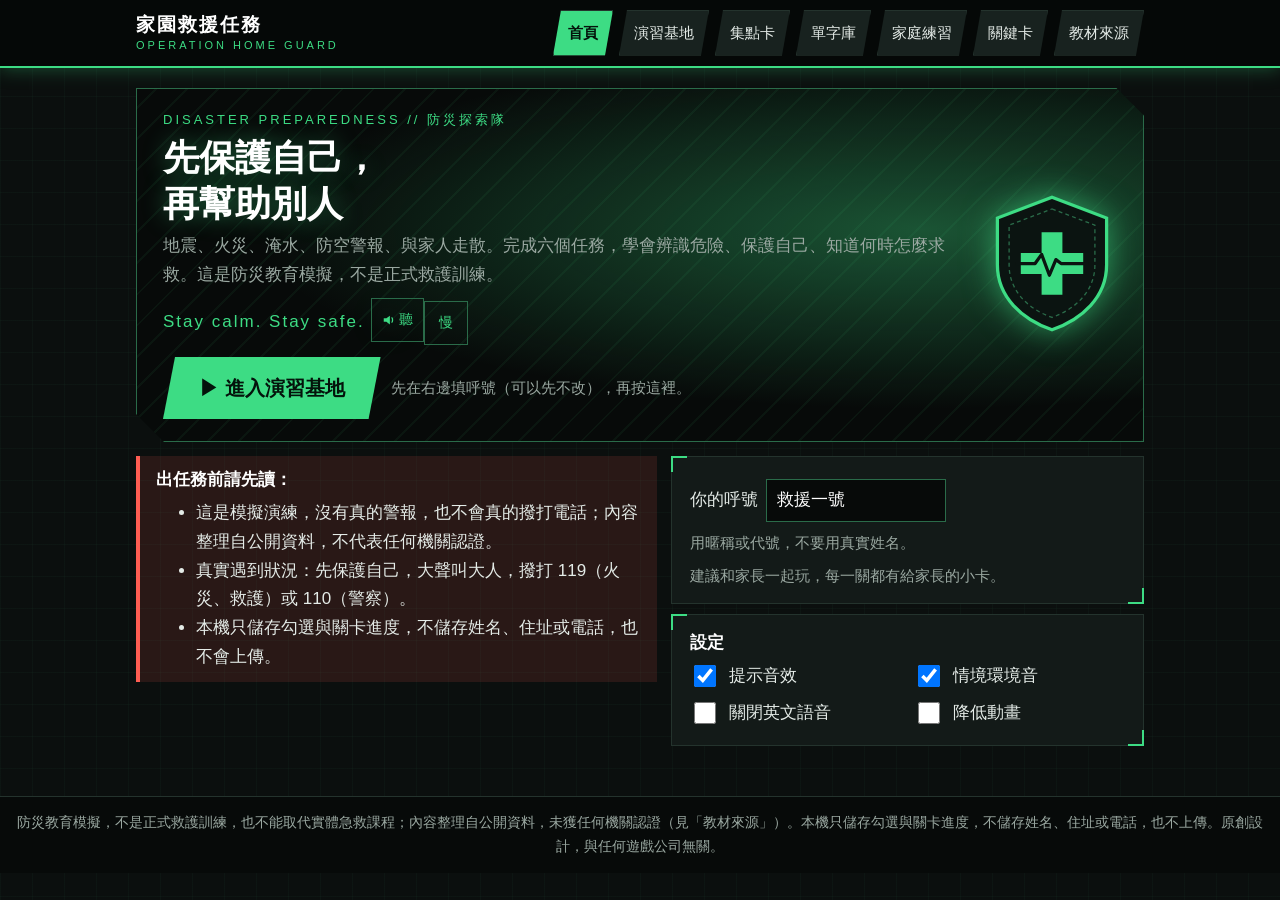
==== game/index.html @ bdb72da1 "C-021 fix: 導覽列新增首頁，左上角標題可點，進入演習基地後能回到起始畫面 Co-Authored-By: Claude Sonnet 5.5 <noreply@anthropic.com>" ====
<!DOCTYPE html>
<html lang="zh-Hant">
<head>
  <meta charset="UTF-8">
  <meta name="viewport" content="width=device-width, initial-scale=1">
  <title>家園救援任務｜互動任務</title>
  <meta name="description" content="家園救援任務：防災探索隊六個互動任務，學防災背包、地震、火災、颱風淹水、防空警報、與家人失散，並學英文單字、集徽章。">
  <link rel="stylesheet" href="game.css?v=27">
</head>
<body>
  <header class="g-header">
    <div class="g-inner">
      <button type="button" class="g-brand" data-go="title" title="回首頁">家園救援任務<small>OPERATION HOME GUARD</small></button>
      <nav class="g-nav" aria-label="任務選單">
        <button type="button" data-go="title">首頁</button>
        <button type="button" data-go="hub">演習基地</button>
        <button type="button" data-go="stamps">集點卡</button>
        <button type="button" data-go="vocab">單字庫</button>
        <button type="button" data-go="family">家庭練習</button>
        <button type="button" data-go="card">關鍵卡</button>
        <button type="button" data-go="sources">教材來源</button>
        <!-- 設計說明網站的連結先隱藏（給孩子玩的畫面不放）；需要時可改回 <a href="../index.html">設計說明</a> -->
      </nav>
    </div>
  </header>
  <main id="app" class="g-main"></main>
  <div id="toast" class="toast" role="status" aria-live="polite"></div>
  <footer class="g-footer">防災教育模擬，不是正式救護訓練，也不能取代實體急救課程；內容整理自公開資料，未獲任何機關認證（見「教材來源」）。本機只儲存勾選與關卡進度，不儲存姓名、住址或電話，也不上傳。原創設計，與任何遊戲公司無關。</footer>
  <script src="data.js?v=27"></script>
  <script src="scenes.js?v=27"></script>
  <script src="game.js?v=27"></script>
</body>
</html>
---- game/game.css ----
/* 家園救援任務：深色戰術介面（原創，不使用任何遊戲的 Logo 或圖形） */
:root {
  --bg: #0b0f0e;
  --panel: #131a18;
  --panel-2: #18221f;
  --ink: #e4ebe7;
  --gray: #9aa8a1;
  --green: #3ddc84;
  --green-soft: rgba(61, 220, 132, 0.12);
  --green-dim: #2a6b49;
  --line: #24332d;
  --alert: #ff5d52;
  --alert-soft: rgba(255, 93, 82, 0.12);
  --amber: #f2b33d;
  --amber-soft: rgba(242, 179, 61, 0.12);
  --mono: "Bahnschrift", "Segoe UI", Arial, sans-serif;
}

* { box-sizing: border-box; }

body {
  margin: 0;
  background:
    linear-gradient(rgba(61, 220, 132, 0.035) 1px, transparent 1px) 0 0 / 100% 32px,
    linear-gradient(90deg, rgba(61, 220, 132, 0.035) 1px, transparent 1px) 0 0 / 32px 100%,
    var(--bg);
  color: var(--ink);
  font-family: "Microsoft JhengHei", "PingFang TC", "Noto Sans TC", sans-serif;
  font-size: 17px;
  line-height: 1.7;
}

a { color: var(--green); }
button { font: inherit; color: inherit; cursor: pointer; }
button:focus-visible, a:focus-visible, input:focus-visible { outline: 2px solid var(--green); outline-offset: 3px; }
strong { color: #fff; }
.en { font-family: var(--mono); }

/* 頁首 */
.g-header { background: rgba(5, 8, 7, 0.94); border-bottom: 2px solid var(--green); box-shadow: 0 0 18px rgba(61, 220, 132, 0.35); }
.g-inner { max-width: 1040px; margin: 0 auto; padding: 10px 16px; display: flex; flex-wrap: wrap; align-items: center; justify-content: space-between; gap: 8px; }
.g-brand { font-weight: 900; font-size: 19px; letter-spacing: 2px; color: #fff; }
.g-brand small { display: block; font-family: var(--mono); font-size: 11px; color: var(--green); letter-spacing: 3px; font-weight: normal; }
.g-nav { display: flex; flex-wrap: wrap; gap: 6px; }
.g-nav button, .g-nav a {
  background: var(--panel-2); border: 1px solid var(--line); padding: 9px 14px; min-height: 44px; display: inline-flex; align-items: center; font-size: 15px; text-decoration: none; color: var(--ink);
  clip-path: polygon(8px 0, 100% 0, calc(100% - 8px) 100%, 0 100%);
}
.g-nav button:hover, .g-nav a:hover { color: var(--green); border-color: var(--green-dim); }
.g-nav button[aria-current="true"] { background: var(--green); color: #04130b; font-weight: bold; }

.g-main { max-width: 1040px; margin: 0 auto; padding: 16px 16px 40px; }
.g-footer { text-align: center; color: var(--gray); font-size: 14px; padding: 14px 16px; border-top: 1px solid var(--line); background: #070a09; }

h1 { font-size: 32px; font-weight: 900; color: #fff; margin: 10px 0 6px; line-height: 1.3; }
h2 { font-size: 22px; color: #fff; margin: 26px 0 10px; display: flex; align-items: center; gap: 10px; }
h2::before { content: ""; width: 6px; height: 22px; background: var(--green); box-shadow: 0 0 10px var(--green); transform: skewX(-15deg); }
.eyebrow { font-family: var(--mono); color: var(--green); letter-spacing: 3px; font-size: 13px; margin: 0; }
.lead { color: var(--gray); font-size: 18px; margin: 0 0 10px; }
.note { color: var(--gray); font-size: 15px; }

/* 按鈕 */
.btn {
  display: inline-block; background: var(--green); color: #04130b; border: 0; font-weight: bold; padding: 10px 26px; font-size: 17px; min-height: 44px;
  clip-path: polygon(12px 0, 100% 0, calc(100% - 12px) 100%, 0 100%); text-decoration: none;
}
.btn:hover { filter: brightness(1.12); }
.btn:disabled { background: #2b3a33; color: var(--gray); cursor: not-allowed; }
.btn.ghost { background: var(--panel-2); color: var(--ink); border: 1px solid var(--green-dim); }
.row { display: flex; flex-wrap: wrap; gap: 10px; align-items: center; margin: 14px 0; }

/* 面板與框線 */
.panel { position: relative; background: var(--panel); border: 1px solid var(--line); padding: 14px 18px; margin: 12px 0; }
.panel::before, .panel::after { content: ""; position: absolute; width: 14px; height: 14px; border: solid var(--green); }
.panel::before { top: -1px; left: -1px; border-width: 2px 0 0 2px; }
.panel::after { bottom: -1px; right: -1px; border-width: 0 2px 2px 0; }
.callout { border-left: 4px solid var(--green); background: var(--green-soft); padding: 10px 16px; margin: 12px 0; }
.callout.alert { border-left-color: var(--alert); background: var(--alert-soft); }
.callout.amber { border-left-color: var(--amber); background: var(--amber-soft); }

/* 標題畫面 */
.title-hero {
  position: relative; overflow: hidden; padding: 30px 26px; margin-top: 8px; border: 1px solid var(--green-dim);
  background: radial-gradient(ellipse at 78% 40%, rgba(61, 220, 132, 0.35), transparent 60%), repeating-linear-gradient(-45deg, rgba(61, 220, 132, 0.06) 0 2px, transparent 2px 22px), #070a09;
  clip-path: polygon(0 0, calc(100% - 28px) 0, 100% 28px, 100% 100%, 28px 100%, 0 calc(100% - 28px));
  display: grid; grid-template-columns: 1fr 170px; gap: 18px; align-items: center;
}
.title-hero h1 { font-size: 40px; text-shadow: 0 0 24px rgba(61, 220, 132, 0.45); }
.title-hero svg { width: 100%; filter: drop-shadow(0 0 16px rgba(61, 220, 132, 0.6)); }
.field { display: flex; flex-wrap: wrap; gap: 8px; align-items: center; margin: 8px 0; }
.field input[type="text"] { background: #070a09; border: 1px solid var(--green-dim); color: #fff; padding: 6px 10px; font: inherit; width: 180px; }

/* 整備室 */
.slots { display: flex; flex-wrap: wrap; gap: 8px; margin: 10px 0; }
.slot { width: 58px; height: 58px; border: 1px dashed var(--green-dim); display: flex; align-items: center; justify-content: center; background: #070a09; }
.slot.filled { border-style: solid; border-color: var(--green); background: var(--green-soft); }
.slot svg, .item-card svg, .pick svg { width: 30px; height: 30px; fill: none; stroke: var(--green); stroke-width: 1.6; stroke-linecap: round; stroke-linejoin: round; }
.items { display: grid; grid-template-columns: repeat(auto-fill, minmax(220px, 1fr)); gap: 12px; }
.item-card { position: relative; background: var(--panel); border: 1px solid var(--line); padding: 12px 14px; }
.item-card.on { border-color: var(--green); box-shadow: 0 0 14px rgba(61, 220, 132, 0.3); background: var(--panel-2); }
.item-card .top { display: flex; gap: 10px; align-items: center; }
.item-card .name { font-weight: bold; color: #fff; }
.item-card .use { font-size: 14px; color: var(--gray); margin: 6px 0; }
.item-card .toggle { width: 100%; margin-top: 6px; padding: 5px; min-height: 44px; background: transparent; border: 1px solid var(--green-dim); color: var(--green); }
.item-card.on .toggle { background: var(--green); color: #04130b; font-weight: bold; }

/* 單字與發音 */
.word { display: inline-flex; flex-wrap: wrap; align-items: center; gap: 6px; }
.word b { font-family: var(--mono); color: var(--green); font-size: 18px; }
.word .syl { font-family: var(--mono); color: var(--gray); font-size: 14px; }
.say { display: inline-flex; align-items: center; justify-content: center; gap: 3px; background: transparent; border: 1px solid var(--green-dim); color: var(--green); padding: 0 10px; font-size: 14px; min-width: 44px; min-height: 44px; }
.say svg { width: 14px; height: 14px; fill: currentColor; }
.say:hover { background: var(--green-soft); }

/* 任務地圖 */
.missions { display: grid; grid-template-columns: repeat(auto-fill, minmax(280px, 1fr)); gap: 12px; }
.mission-card { text-align: left; background: var(--panel); border: 1px solid var(--line); padding: 14px 16px; position: relative; }
.mission-card:hover { border-color: var(--green); box-shadow: 0 0 16px rgba(61, 220, 132, 0.25); }
.mission-card .code { font-family: var(--mono); color: var(--green); letter-spacing: 2px; font-size: 13px; }
.mission-card .mname { display: block; font-size: 20px; font-weight: 900; color: #fff; }
.mission-card .status { position: absolute; top: 12px; right: 12px; font-size: 13px; padding: 0 8px; border: 1px solid var(--green-dim); color: var(--gray); }
.mission-card.done .status { background: var(--green); color: #04130b; border-color: var(--green); font-weight: bold; }

/* 第一人稱 HUD */
.hud { border: 1px solid var(--green-dim); background: #060908; }
.hud-top { display: flex; flex-wrap: wrap; gap: 8px 16px; align-items: center; justify-content: space-between; padding: 8px 14px; border-bottom: 1px solid var(--line); font-family: var(--mono); font-size: 14px; letter-spacing: 1px; }
.hud-top .obj { color: var(--green); }
.bleed { display: flex; align-items: center; gap: 8px; }
.bleed .bar { width: 140px; height: 10px; background: #2a1514; border: 1px solid #5a2622; }
.bleed .bar i { display: block; height: 100%; background: var(--alert); box-shadow: 0 0 8px var(--alert); transition: width 0.2s; }
.viewport { position: relative; aspect-ratio: 400 / 220; width: 100%; overflow: hidden; background: radial-gradient(ellipse at center, #13201a 0%, #060908 75%); }
.viewport.preview { border: 1px solid var(--green-dim); margin: 10px 0; }
.stepbar { height: 4px; background: #14211b; } .stepbar i { display: block; height: 100%; background: var(--green); transition: width 0.3s; }
.hud-top .sim { color: var(--amber); border: 1px solid var(--amber); padding: 0 8px; font-size: 12px; letter-spacing: 2px; }
.captain { width: 34px; height: 34px; vertical-align: middle; margin-right: 6px; }
.okmark { position: absolute; left: 50%; top: 14px; transform: translateX(-50%); z-index: 3; background: rgba(6, 25, 15, 0.92); color: var(--green); border: 2px solid var(--green); padding: 4px 22px; font-size: 22px; font-weight: 900; letter-spacing: 2px; box-shadow: 0 0 18px rgba(61, 220, 132, 0.5); animation: pop 0.35s ease-out; }
@keyframes pop { from { transform: translateX(-50%) scale(0.7); opacity: 0; } to { transform: translateX(-50%) scale(1); opacity: 1; } }
.shake { animation: shake 0.5s linear infinite; }
@keyframes shake { 0%, 100% { transform: translate(0, 0); } 25% { transform: translate(-3px, 1px); } 50% { transform: translate(2px, -2px); } 75% { transform: translate(-2px, 2px); } }
.smoke { animation: drift 6s ease-in-out infinite alternate; }
@keyframes drift { from { transform: translateX(-8px); } to { transform: translateX(8px); } }
.rain { animation: rainmove 1.6s linear infinite; }
@keyframes rainmove { from { transform: translateY(-10px); } to { transform: translateY(10px); } }
.calm *, .calm { animation: none !important; transition: none !important; }
@media (prefers-reduced-motion: reduce) { * { animation: none !important; transition: none !important; } }
.viewport::after {
  content: ""; position: absolute; inset: 0; pointer-events: none;
  background: radial-gradient(ellipse at center, transparent 55%, rgba(0, 0, 0, 0.75) 100%), repeating-linear-gradient(0deg, rgba(255, 255, 255, 0.025) 0 1px, transparent 1px 3px);
}
.viewport > svg { width: 100%; height: 100%; display: block; }
.viewport .visor { position: absolute; top: 8px; left: 12px; font-family: var(--mono); font-size: 12px; color: var(--green); letter-spacing: 2px; z-index: 1; }
.viewport .corner { position: absolute; width: 22px; height: 22px; border: solid var(--green); z-index: 1; }
.corner.tl { top: 6px; left: 6px; border-width: 2px 0 0 2px; } .corner.tr { top: 6px; right: 6px; border-width: 2px 2px 0 0; }
.corner.bl { bottom: 6px; left: 6px; border-width: 0 0 2px 2px; } .corner.br { bottom: 6px; right: 6px; border-width: 0 2px 2px 0; }
.hud-bottom { display: grid; grid-template-columns: auto 1fr; gap: 12px; padding: 10px 14px; border-top: 1px solid var(--line); align-items: center; }
.pack-mini { display: flex; gap: 4px; }
.pack-mini .slot { width: 38px; height: 38px; }
.pack-mini .slot svg { width: 22px; height: 22px; }
.radio { border-left: 3px solid var(--green); padding: 4px 12px; background: var(--green-soft); }
.radio .who { font-family: var(--mono); color: var(--green); font-size: 13px; letter-spacing: 2px; margin-right: 6px; }

.action { padding: 14px; border-top: 1px solid var(--line); }
.prompt { font-size: 19px; font-weight: bold; color: #fff; margin: 0 0 10px; }
.opts { display: grid; gap: 8px; }
.opt { text-align: left; background: var(--panel-2); border: 1px solid var(--line); padding: 10px 14px; min-height: 44px; }
.opt:hover:not(:disabled) { border-color: var(--green); }
.opt.right { border-color: var(--green); background: var(--green-soft); }
.opt.right::before { content: "✓ "; color: var(--green); font-weight: bold; }
.opt.wrong { border-color: var(--alert); background: var(--alert-soft); }
.opt.wrong::before { content: "✗ "; color: var(--alert); font-weight: bold; }
.opt.dim { opacity: 0.45; }
.opt.picked { border-color: var(--green); background: var(--green-soft); }
.opt:disabled { cursor: default; }
.seq-done { display: grid; gap: 6px; margin-bottom: 10px; }
.seq-done span { border: 1px solid var(--green); background: var(--green-soft); padding: 6px 12px; }
.picks { display: flex; flex-wrap: wrap; gap: 8px; }
.pick { display: flex; flex-direction: column; align-items: center; gap: 2px; width: 92px; padding: 8px 4px; background: var(--panel-2); border: 1px solid var(--line); font-size: 14px; }
.pick:hover { border-color: var(--green); }
.pick.none { width: auto; padding: 8px 14px; justify-content: center; color: var(--amber); border-color: var(--amber); }
.fb { margin-top: 12px; padding: 10px 14px; border-left: 4px solid var(--green); background: var(--green-soft); }
.fb::before { content: "✓ "; color: var(--green); font-weight: bold; }
.fb.bad { border-left-color: var(--alert); background: var(--alert-soft); }
.fb.bad::before { content: "✗ 再想想："; color: var(--alert); }
.fb.alt { border-left-color: var(--amber); background: var(--amber-soft); }
.fb.alt::before { content: "💡 "; }
.say.big { padding: 4px 16px; font-size: 15px; }
.note.safe { flex: 1 1 200px; margin: 0; }

.hold-btn { user-select: none; touch-action: none; width: 100%; padding: 16px; font-size: 19px; font-weight: bold; color: #04130b; border: 0;
  background: linear-gradient(90deg, var(--green) var(--p, 0%), #2b3a33 var(--p, 0%)); }
.hold-btn.full { background: var(--green); }

.zone { cursor: pointer; }
.zone rect { fill: rgba(61, 220, 132, 0.08); stroke: var(--green); stroke-dasharray: 5 4; }
.zone:hover rect, .zone:focus rect { fill: rgba(61, 220, 132, 0.25); }
.zone text { fill: var(--green); font-family: var(--mono); font-weight: bold; font-size: 18px; }
.zone:focus { outline: none; }

/* 防災包標籤、巡視熱區、防災卡 */
.pill { position: absolute; top: 8px; right: 8px; font-size: 12px; padding: 0 8px; border: 1px solid; }
.pill.need { color: var(--green); border-color: var(--green); background: var(--green-soft); }
.pill.opt { color: var(--amber); border-color: var(--amber); }
.viewport.tall { aspect-ratio: 400 / 220; max-height: 420px; }
.zone.hot rect { fill: transparent; stroke: rgba(61, 220, 132, 0.4); stroke-dasharray: 4 3; }
.zone.hot:hover rect, .zone.hot:focus rect { fill: rgba(61, 220, 132, 0.18); stroke: var(--green); }
.zone.hot.found rect { stroke: none; }
.zone.hot .q { fill: #04130b; stroke: var(--amber); stroke-width: 2.4; }
.zone.hot .qt { fill: var(--amber); font-weight: 900; font-size: 15px; stroke: none; font-family: var(--mono); }
.zone text.lbl, text.lbl { paint-order: stroke; stroke: #04100a; stroke-width: 3px; }
.zone.hot.hinted rect { stroke: var(--amber); stroke-dasharray: 4 3; animation: pulse 1s ease-in-out infinite alternate; }
@keyframes pulse { from { fill: rgba(242, 179, 61, 0.05); } to { fill: rgba(242, 179, 61, 0.3); } }
.found { margin: 6px 0 0; padding-left: 22px; }
.tips { list-style: none; padding: 0; }
.tips .yes { color: var(--ink); } .tips .yes::first-letter { color: var(--green); }
.tips .no { color: var(--alert); }
.pack-mini { flex-wrap: wrap; }
.card-grid { display: grid; grid-template-columns: 1fr 1fr; gap: 16px; text-align: left; margin: 10px 0; }
.card-grid p { margin: 4px 0; }
.poster b { display: block; color: var(--green); margin-top: 8px; text-align: left; }
.bag { list-style: none; padding: 0; margin: 4px 0; columns: 2; font-size: 15px; }
.poster .note { text-align: left; }

/* 任務圖示 */
.m-icon { display: inline-flex; width: 44px; height: 44px; align-items: center; justify-content: center; border: 1px solid var(--green-dim); background: var(--green-soft); }
.m-icon svg { width: 28px; height: 28px; fill: none; stroke: var(--green); stroke-width: 1.7; stroke-linecap: round; stroke-linejoin: round; }
.m-icon.big { width: 56px; height: 56px; } .m-icon.big svg { width: 36px; height: 36px; }
.mission-card .m-icon { float: left; margin: 2px 12px 4px 0; }
.with-icon { display: flex; align-items: center; gap: 14px; }

/* 時間軸：桌機橫向、手機直向 */
.timeline { list-style: none; counter-reset: t; display: flex; padding: 0; margin: 12px 0 18px; }
.timeline li { counter-increment: t; flex: 1 1 0; position: relative; text-align: center; padding: 0 6px; }
.timeline li::before {
  content: counter(t); position: relative; z-index: 1; display: flex; align-items: center; justify-content: center; margin: 0 auto 8px;
  width: 34px; height: 34px; border-radius: 50%; background: #070a09; border: 2px solid var(--green); color: var(--green); font-family: var(--mono); font-weight: bold;
  box-shadow: 0 0 10px rgba(61, 220, 132, 0.4);
}
.timeline li::after { content: ""; position: absolute; top: 17px; left: 50%; width: 100%; height: 2px; background: var(--green-dim); }
.timeline li:last-child::after { display: none; }
.timeline span { display: block; font-size: 15px; line-height: 1.45; }

/* 家長小卡 */
details.parent { margin-top: 14px; background: var(--panel); border: 1px solid var(--amber); }
details.parent summary { cursor: pointer; padding: 8px 14px; color: var(--amber); font-weight: bold; }
details.parent dl { margin: 0; padding: 0 14px 12px; }
details.parent dt { color: var(--amber); font-size: 14px; margin-top: 6px; }
details.parent dd { margin: 0; }

/* 覆盤 */
.unlock { text-align: center; padding: 22px; border: 1px solid var(--green); background: radial-gradient(ellipse at center, rgba(61, 220, 132, 0.22), transparent 70%), #070a09; }
.unlock .phrase { font-family: var(--mono); font-size: 30px; font-weight: bold; color: #fff; text-shadow: 0 0 18px rgba(61, 220, 132, 0.7); margin: 6px 0; }
.unlock .zh { font-size: 20px; color: var(--green); }
.badge { display: inline-block; font-family: var(--mono); letter-spacing: 2px; border: 1px solid var(--green); color: var(--green); padding: 2px 12px; margin-top: 8px; }
.myth { display: grid; grid-template-columns: 1fr 1fr; gap: 0; border: 1px solid var(--line); }
.myth div { padding: 12px 16px; }
.myth .game { background: var(--panel-2); color: var(--gray); }
.myth .real { background: var(--green-soft); }
.myth b { display: block; font-family: var(--mono); letter-spacing: 2px; font-size: 13px; }
.myth .game b { color: var(--gray); } .myth .real b { color: var(--green); }

/* 單字庫 */
table { width: 100%; border-collapse: collapse; background: var(--panel); }
th, td { border: 1px solid var(--line); padding: 8px 10px; text-align: left; vertical-align: middle; }
th { background: var(--panel-2); color: var(--green); }
.table-wrap { overflow-x: auto; }

/* 防災關鍵卡 */
.poster { max-width: 720px; margin: 16px auto; padding: 26px; border: 3px solid var(--green); background: #070a09; text-align: center; }
.poster h3 { font-size: 26px; margin: 4px 0 12px; color: #fff; }
.poster ol { text-align: left; font-size: 19px; }
.poster .sign { font-family: var(--mono); color: var(--green); letter-spacing: 2px; }
.check { display: flex; gap: 10px; align-items: flex-start; padding: 8px 0; min-height: 44px; }
.check input { width: 22px; height: 22px; flex: none; margin-top: 3px; }
.check.big { font-size: 18px; }
.settings .check { padding: 4px 0; min-height: 36px; }

/* 進度、篩選、閘門、裝備、章 */
.progress { height: 10px; background: #14211b; border: 1px solid var(--line); margin: 8px 0; } .progress i { display: block; height: 100%; background: var(--green); }
.chips { display: flex; flex-wrap: wrap; gap: 6px; margin: 10px 0; }
.chip { background: var(--panel-2); border: 1px solid var(--line); padding: 6px 12px; min-height: 44px; font-size: 14px; }
.chip.on { background: var(--green); color: #04130b; font-weight: bold; }
.gate { border-color: var(--amber); }
.gear { list-style: none; padding: 0; margin: 6px 0; }
.gear li { padding: 8px 12px; border: 1px solid var(--line); margin: 6px 0; background: var(--panel); }
.gear .mark { font-family: var(--mono); font-size: 13px; padding: 0 6px; border: 1px solid; margin-right: 4px; }
.gear .yes .mark { color: var(--green); } .gear .no .mark { color: var(--amber); }
.say-line { display: block; } .say-line b { color: var(--green); margin-right: 6px; }
.unlock .slogan { color: var(--amber); font-weight: bold; margin: 8px 0 0; }
.src { padding-left: 20px; } .src li { margin: 10px 0; }
.grid2 { display: grid; grid-template-columns: repeat(auto-fill, minmax(260px, 1fr)); gap: 0 16px; }

/* 徽章集點卡 */
.stampcard { border: 3px solid var(--green); background: #070a09; padding: 18px; margin: 12px 0; text-align: center; }
.stampcard h3 { font-size: 24px; margin: 4px 0 12px; color: #fff; }
.stamps { display: grid; grid-template-columns: repeat(3, 1fr); gap: 10px; }
.stamp { position: relative; border: 2px dashed var(--green-dim); padding: 10px 6px; min-height: 110px; display: flex; flex-direction: column; align-items: center; justify-content: center; gap: 2px; color: var(--gray); }
.stamp .s-no { position: absolute; top: 4px; left: 8px; font-family: var(--mono); font-size: 13px; }
.stamp .s-ic svg { width: 36px; height: 36px; fill: none; stroke: currentColor; stroke-width: 1.6; stroke-linecap: round; stroke-linejoin: round; }
.stamp .s-badge { font-weight: 900; font-size: 16px; } .stamp .s-name { font-size: 12px; } .stamp .s-mark { font-size: 12px; font-family: var(--mono); letter-spacing: 1px; }
.stamp.got { border: 3px solid var(--green); color: var(--green); background: radial-gradient(circle, rgba(61, 220, 132, 0.2), transparent 70%); transform: rotate(-2deg); }
.stamp.got .s-mark { border: 2px solid var(--green); padding: 0 8px; transform: rotate(-6deg); }
.stamp.new { animation: stampin 0.6s ease-out; }
@keyframes stampin { from { transform: scale(2.2) rotate(-12deg); opacity: 0; } to { transform: scale(1) rotate(-2deg); opacity: 1; } }
.s-sum { margin: 12px 0 0; font-size: 18px; }
.stampcard.mini { padding: 8px; margin: 8px 0; border-width: 2px; }
.stampcard.mini .stamps { grid-template-columns: repeat(9, 1fr); gap: 4px; }
.stampcard.mini .stamp { min-height: 64px; padding: 4px 0; } .stampcard.mini .s-ic svg { width: 22px; height: 22px; } .stampcard.mini .s-badge, .stampcard.mini .s-mark, .stampcard.mini .s-no { display: none; }
.stampcard.mini .s-sum { margin: 4px 0 0; font-size: 15px; }

/* A4 防災關鍵卡與聯絡卡 */
.a4 { aspect-ratio: 210 / 297; max-width: 560px; text-align: left; }
.a4 h3 { text-align: center; }
.pt { display: flex; gap: 12px; align-items: flex-start; margin: 14px 0; }
.pt b { color: #fff; margin: 0; } .pt p { margin: 2px 0; font-size: 15px; } .pt .slogan { color: var(--amber); }
.pt .m-icon { flex: none; width: 52px; height: 52px; }
.cc-num { text-align: center; margin: 14px 0 6px; font-size: 18px; } .cc-num b { display: inline; color: var(--green); margin: 0 4px 0 12px; }
.cc-row { display: flex; align-items: flex-end; gap: 8px; margin: 12px 0; font-size: 15px; } .cc-row b { display: block; margin: 0; color: #fff; flex: none; width: 13em; }
.cc-line { flex: 1; border-bottom: 1.5px solid var(--gray); min-height: 22px; display: block; }
.promise { margin-top: 14px; } .promise b { margin-bottom: 4px; } .promise .cc-line { margin: 10px 0; }
.pick-h { display: flex; align-items: center; gap: 10px; font-size: 17px; margin: 14px 0 4px; color: var(--green); } .pick-h .m-icon { width: 36px; height: 36px; } .pick-h .m-icon svg { width: 22px; height: 22px; }

.toast { position: fixed; left: 50%; bottom: 20px; transform: translateX(-50%); background: var(--panel-2); border: 1px solid var(--amber); color: var(--ink); padding: 8px 16px; display: none; z-index: 20; max-width: 90vw; }
.toast.show { display: block; }

@media (max-width: 640px) {
  .title-hero { grid-template-columns: 1fr; padding: 22px 18px; }
  .title-hero h1 { font-size: 28px; }
  .title-hero svg { max-width: 110px; order: -1; }
  .hud-bottom { grid-template-columns: 1fr; }
  .myth { grid-template-columns: 1fr; }
  .pick { width: 80px; }
  .card-grid { grid-template-columns: 1fr; }
  .stamps { grid-template-columns: repeat(3, 1fr); gap: 6px; }
  .stampcard.mini .stamps { grid-template-columns: repeat(9, 1fr); }
  .stamp .s-name { display: none; }
  .cc-row b { width: 8em; }
  .okmark { font-size: 16px; padding: 2px 14px; }
  .timeline { flex-direction: column; }
  .timeline li { display: flex; align-items: center; gap: 12px; text-align: left; padding: 0 0 14px; }
  .timeline li::before { margin: 0; flex: none; }
  .timeline li::after { top: 34px; left: 16px; width: 2px; height: calc(100% - 34px); }
}

@page { size: A4; margin: 8mm; }
@media print {
  body { background: #fff !important; color: #000; }
  body * { visibility: hidden; }
  .print-poster #poster, .print-poster #poster *, .print-contact #contact, .print-contact #contact *, .print-stamps #stampcard, .print-stamps #stampcard * { visibility: visible; }
  .print-poster #poster, .print-contact #contact, .print-stamps #stampcard { position: absolute; left: 0; top: 0; width: 100%; max-width: none; margin: 0; border: 3px solid #000; background: #fff !important; color: #000; }
  .print-contact #contact * { color: #000 !important; border-color: #000 !important; background: transparent !important; }
  .toast, .g-header, .g-footer { display: none !important; }
}

/* 防災關鍵卡：六組孩子須知 */
.kc-grid { display: grid; grid-template-columns: 1fr 1fr; gap: 10px; margin: 10px 0; }
.kc { border: 1.5px solid var(--green-dim); padding: 8px 10px; }
.kc header { display: flex; gap: 8px; align-items: center; }
.kc header .m-icon { width: 32px; height: 32px; flex: none; } .kc header .m-icon svg { width: 20px; height: 20px; }
.kc header b { display: inline; margin: 0; color: #fff; font-size: 15px; }
.kc .slogan { color: var(--amber); font-weight: bold; margin: 4px 0; font-size: 13px; line-height: 1.45; }
.kc ul { margin: 0; padding-left: 18px; font-size: 12.5px; line-height: 1.5; }
@media (max-width: 640px) { .kc-grid { grid-template-columns: 1fr; } }
@media print { .keycard { aspect-ratio: auto; } .kc ul { font-size: 11.5px; } }
.promise { margin-top: 12px; border-top: 1.5px dashed var(--green-dim); padding-top: 6px; }
.promise .cc-row { margin: 7px 0; font-size: 14px; }
.promise .cc-row b { width: 11em; font-size: 14px; }
.promise .cc-line { font-size: 14px; color: var(--ink); padding: 0 4px; }
@media (max-width: 640px) { .promise .cc-row b { width: 8.5em; } }
@media print { .promise .cc-row { margin: 5px 0; } }

/* 六枚徽章：排滿整行、加大（手機改成 3 欄 2 列） */
.stampcard.mini .stamps { grid-template-columns: repeat(6, 1fr); gap: 10px; }
.stampcard.mini .stamp { min-height: 116px; padding: 8px 4px; }
.stampcard.mini .s-ic svg { width: 38px; height: 38px; }
.stampcard.mini .s-no, .stampcard.mini .s-badge, .stampcard.mini .s-mark { display: block; }
.stampcard.mini .s-badge { font-size: 14px; } .stampcard.mini .s-mark { font-size: 12px; }
.stampcard.mini { padding: 12px; }
.stampcard .stamps { max-width: 760px; margin: 0 auto; }
@media (max-width: 640px) {
  .stampcard.mini .stamps, .stampcard .stamps { grid-template-columns: repeat(3, 1fr); gap: 8px; }
  .stampcard.mini .stamp { min-height: 100px; }
  .stampcard.mini .s-ic svg { width: 30px; height: 30px; }
}

/* 開始按鈕：頁面上方一個大按鈕，底部再固定一條，隨時看得到 */
.btn.big { font-size: 20px; padding: 14px 36px; min-height: 56px; box-shadow: 0 0 18px rgba(61, 220, 132, 0.45); }
.start-top { display: flex; flex-wrap: wrap; gap: 12px; align-items: center; margin: 14px 0; }
.startbar { position: sticky; bottom: 0; z-index: 6; display: flex; flex-wrap: wrap; gap: 10px; align-items: center; justify-content: center; margin: 24px -16px 0; padding: 10px 16px; background: rgba(5, 8, 7, 0.96); border-top: 2px solid var(--green); box-shadow: 0 -8px 20px rgba(0, 0, 0, 0.65); }
@media (max-width: 640px) { .start-top .btn.big { width: 100%; text-align: center; } .startbar .btn.big { flex: 1 1 60%; text-align: center; } }
@media print { .startbar, .start-top { display: none !important; } }

/* 任務橫幅與左右兩欄版面：一進來就知道要做什麼，不用捲動 */
.sr-only { position: absolute; width: 1px; height: 1px; overflow: hidden; clip: rect(0 0 0 0); white-space: nowrap; }
.goal { display: flex; flex-wrap: wrap; align-items: baseline; gap: 4px 14px; padding: 10px 14px; background: rgba(61, 220, 132, 0.14); border-bottom: 1px solid var(--green-dim); }
.goal .goal-t { color: var(--green); font-family: var(--mono); font-size: 13px; letter-spacing: 2px; white-space: nowrap; }
.goal b { color: #fff; font-size: 20px; line-height: 1.4; }
.goal .goal-how { color: var(--amber); font-size: 16px; font-weight: bold; }
.hud .viewport { max-height: 52vh; }
@media (min-width: 820px) {
  .hud { display: grid; grid-template-columns: minmax(0, 1.5fr) minmax(300px, 1fr); grid-template-areas: "top top" "bar bar" "goal goal" "view radio" "view action"; grid-template-rows: auto auto auto auto 1fr; }
  .hud-top { grid-area: top; } .stepbar { grid-area: bar; } .goal { grid-area: goal; }
  .hud .viewport { grid-area: view; align-self: start; max-height: none; }
  .hud-bottom { grid-area: radio; display: flex; flex-direction: column; gap: 8px; border-top: 0; border-left: 1px solid var(--line); align-items: stretch; }
  .hud-bottom .radio { order: -1; }
  .hud .action { grid-area: action; border-left: 1px solid var(--line); border-top: 1px solid var(--line); }
}

/* 矮螢幕（筆電、瀏覽器放大時）：壓縮版面，讓任務、隊長說明、選項同時看得到，不用捲動 */
@media (max-height: 760px) and (min-width: 820px) {
  .g-brand small, .hud .pack-mini, .note.safe { display: none; }
  .g-inner { padding: 4px 16px; }
  .g-nav button, .g-nav a { padding: 6px 12px; }
  .g-main { padding-top: 8px; }
  .hud-top { padding: 4px 14px; } .goal { padding: 6px 14px; } .goal b { font-size: 18px; } .goal .goal-how { font-size: 15px; }
  .hud-bottom { padding: 6px 12px; } .hud .action { padding: 8px 12px; }
  .opt { padding: 6px 12px; font-size: 15px; line-height: 1.45; }
  .fb { margin-top: 8px; padding: 8px 12px; font-size: 15px; }
  .hud .viewport { max-height: calc(100vh - 150px); }
}
/* 手機：導覽列改成單行可左右滑動的小列，省下垂直空間 */
@media (max-width: 640px) {
  .g-brand small { display: none; }
  .g-inner { padding: 6px 12px; }
  .g-nav { flex-wrap: nowrap; overflow-x: auto; width: 100%; padding-bottom: 2px; }
  .g-nav button, .g-nav a { flex: none; padding: 6px 12px; }
  .goal b { font-size: 18px; }
  .hud .viewport { max-height: 40vh; }
  .hud-bottom { padding: 6px 10px; gap: 6px; } .hud .pack-mini { display: none; }
}
.hud .action.solved .hintrow { display: none; }

/* 遊戲 vs 現實：遊戲裡的想法畫叉叉、現實中的做法畫勾（不只靠顏色） */
.myth .game, .myth .real { position: relative; padding: 14px 16px 14px 62px; }
.myth .game { background: rgba(255, 93, 82, 0.09); border-left: 5px solid var(--alert); }
.myth .real { background: var(--green-soft); border-left: 5px solid var(--green); }
.myth .mark { position: absolute; left: 12px; top: 12px; width: 38px; height: 38px; display: flex; align-items: center; justify-content: center; font-size: 26px; font-weight: 900; border: 3px solid; border-radius: 50%; }
.myth .mark.x { color: var(--alert); border-color: var(--alert); } .myth .mark.o { color: var(--green); border-color: var(--green); }
.myth .game b { color: #ffb3ac; } .myth .real b { color: var(--green); }
.myth .mt { display: block; font-size: 18px; margin: 2px 0 6px; }
.myth .game .mt { color: #ffe3df; font-weight: bold; }   /* 不畫刪除線，內容要看得清楚；錯誤由叉叉、紅框與標籤表示 */
.myth .real .mt { color: #fff; font-weight: bold; }
.myth .tag-no, .myth .tag-yes { display: inline-block; font-size: 13px; padding: 0 8px; border: 1px solid; }
.myth .tag-no { color: var(--alert); } .myth .tag-yes { color: var(--green); }

/* 已蓋章：活潑的綠色印章與星星（畫面與列印都保留顏色） */
.stamp .s-star { position: absolute; top: 4px; right: 8px; color: var(--amber); font-size: 20px; display: none; text-shadow: 0 0 8px rgba(242, 179, 61, 0.7); }
.stamp.got .s-star { display: block; }
.stamp.got { background: radial-gradient(circle, rgba(61, 220, 132, 0.32), rgba(61, 220, 132, 0.06) 70%); box-shadow: 0 0 16px rgba(61, 220, 132, 0.35); }
.stamp.got .s-mark { background: var(--green); color: #04130b; border: 2px solid #04130b; outline: 2px solid var(--green); border-radius: 6px; padding: 0 10px; font-weight: 900; transform: rotate(-8deg); letter-spacing: 2px; }
.stamp.got .s-ic svg { stroke-width: 2.2; }
@media print {
  .print-stamps #stampcard, .print-stamps #stampcard * { -webkit-print-color-adjust: exact; print-color-adjust: exact; }
  .print-stamps #stampcard { background: #fff !important; color: #14532d !important; border: 4px solid #16a34a !important; }
  .print-stamps #stampcard .eyebrow { color: #15803d !important; } .print-stamps #stampcard h3 { color: #14532d !important; }
  .print-stamps #stampcard .stamp { background: #fff !important; border: 2px dashed #9ca3af !important; color: #6b7280 !important; box-shadow: none !important; }
  .print-stamps #stampcard .stamp .s-ic svg { stroke: #6b7280 !important; }
  .print-stamps #stampcard .stamp.got { background: #dcfce7 !important; border: 4px solid #16a34a !important; color: #166534 !important; }
  .print-stamps #stampcard .stamp.got .s-ic svg { stroke: #16a34a !important; }
  .print-stamps #stampcard .stamp.got .s-mark { background: #16a34a !important; color: #fff !important; border: 2px solid #14532d !important; outline: 2px solid #16a34a !important; }
  .print-stamps #stampcard .stamp .s-star { color: #f59e0b !important; }
  .print-stamps #stampcard .s-sum { color: #14532d !important; }
}

/* 任務卡：左圖示、右標題，說明在下，狀態標籤在最下面（標題再長也不會繞到圖示下或被標籤蓋住） */
.mission-card { display: flex; flex-direction: column; gap: 10px; text-align: left; min-width: 0; }
.mission-card .mc-head { display: flex; gap: 12px; align-items: center; }
.mission-card .m-icon { float: none; margin: 0; flex: none; }
.mission-card .mc-titles { display: flex; flex-direction: column; min-width: 0; }
.mission-card .mname { font-size: 19px; line-height: 1.35; overflow-wrap: anywhere; }
.mission-card .note { margin: 0; line-height: 1.6; }
.mission-card .status { position: static; align-self: flex-start; margin-top: auto; padding: 1px 10px; }
.missions { align-items: stretch; }

/* 防災關鍵卡：重點層次（畫面與列印共用） */
.kc .slogan { background: rgba(242, 179, 61, 0.14); border-left: 4px solid var(--amber); padding: 3px 8px; font-size: 14px; }
.kc ul li strong { color: #fff; }
.cc-num { display: flex; flex-wrap: wrap; gap: 6px 10px; align-items: center; justify-content: center; }
.cc-num b.n119, .cc-num b.n110 { display: inline-block; margin: 0; padding: 0 10px; border-radius: 6px; color: #fff; font-size: 20px; }
.cc-num b.n119 { background: #d33a2f; } .cc-num b.n110 { background: #2f6fb3; }

/* 列印：關鍵卡剛好一頁（A4），保留顏色與重點層次 */
@media print {
  .print-poster #poster, .print-poster #poster * { -webkit-print-color-adjust: exact; print-color-adjust: exact; }
  .print-poster #poster { padding: 5mm 6mm 4mm !important; background: #fff !important; color: #111 !important; border: 3px solid #166534 !important; aspect-ratio: auto; text-align: left; }
  .print-poster #poster .eyebrow { color: #15803d !important; font-size: 11px; text-align: center; margin: 0; }
  .print-poster #poster h3 { color: #14532d !important; font-size: 26px; margin: 3px 0 8px; padding-bottom: 4px; border-bottom: 3px solid #16a34a; text-align: center; }
  .print-poster #poster .kc-grid { gap: 9px; margin: 0 0 8px; }
  .print-poster #poster .kc { background: #f0fdf4 !important; border: 2px solid #16a34a !important; padding: 7px 9px; break-inside: avoid; }
  .print-poster #poster .kc header { gap: 6px; }
  .print-poster #poster .kc header .m-icon { width: 30px; height: 30px; background: #16a34a !important; border: 0 !important; }
  .print-poster #poster .kc header .m-icon svg { width: 20px; height: 20px; stroke: #fff !important; }
  .print-poster #poster .kc header b { color: #14532d !important; font-size: 17px; }
  .print-poster #poster .kc .slogan { background: #fef3c7 !important; border-left: 4px solid #f59e0b !important; color: #78350f !important; font-size: 15px; font-weight: 900; margin: 5px 0; padding: 3px 7px; }
  .print-poster #poster .kc ul { font-size: 13px; line-height: 1.42; padding-left: 18px; color: #1f2937 !important; }
  .print-poster #poster .kc ul li { margin: 2px 0; }
  .print-poster #poster .kc ul li strong { color: #14532d !important; }
  .print-poster #poster .cc-num { margin: 6px 0 8px; font-size: 16px; color: #111 !important; }
  .print-poster #poster .cc-num b.n119 { background: #d33a2f !important; color: #fff !important; }
  .print-poster #poster .cc-num b.n110 { background: #2f6fb3 !important; color: #fff !important; }
  .print-poster #poster .promise { display: grid; grid-template-columns: 1fr 1fr; gap: 0 16px; border-top: 2px dashed #16a34a !important; padding-top: 4px; margin-top: 2px; }
  .print-poster #poster .promise > b { grid-column: 1 / -1; color: #14532d !important; font-size: 17px; margin: 0 0 2px; }
  .print-poster #poster .promise .cc-row { margin: 4px 0; font-size: 13px; }
  .print-poster #poster .promise .cc-row b { width: 8.8em; color: #14532d !important; font-size: 13px; }
  .print-poster #poster .promise .cc-line { border-bottom: 1.5px solid #374151 !important; min-height: 24px; color: #111 !important; }
  .print-poster #poster .sign { color: #14532d !important; font-size: 14px; margin: 6px 0 0; text-align: right; }
}

/* 防災包：左邊挑物品、右邊固定的背包（手機在上方，底部另有固定列） */
.gobag-layout { display: grid; grid-template-columns: minmax(0, 1fr) 300px; gap: 18px; align-items: start; }
.gb-side { position: sticky; top: 8px; }
.gb-side .bagpanel { margin: 0; }
.gb-side .slots { display: grid; grid-template-columns: repeat(4, 1fr); gap: 6px; margin: 10px 0; }
.gb-side .slot { width: auto; height: 60px; padding: 0; }
button.slot.filled { cursor: pointer; background: var(--green-soft); }
button.slot.filled:hover { border-color: var(--alert); background: var(--alert-soft); }
.gb-need { margin: 4px 0 10px; }
.gb-side .btn { width: 100%; text-align: center; }
.gb-items .items { grid-template-columns: repeat(auto-fill, minmax(200px, 1fr)); }
.gb-bar { display: none; }
@media (max-width: 819px) {
  .gobag-layout { grid-template-columns: 1fr; }
  .gb-side { position: static; order: -1; }
  .gb-side .slots { grid-template-columns: repeat(7, 1fr); }
  .gb-side .slot { height: 48px; }
  .gb-side .slot svg { width: 22px; height: 22px; }
  .gb-bar { display: flex; position: sticky; bottom: 0; z-index: 6; gap: 12px; align-items: center; justify-content: space-between; padding: 8px 14px; margin: 12px -16px 0; background: rgba(5, 8, 7, 0.96); border-top: 2px solid var(--green); box-shadow: 0 -8px 20px rgba(0, 0, 0, 0.65); }
}
@media print { .gb-bar, .gb-side { display: none !important; } }

/* 物品卡：標籤不蓋到名稱、欄寬放寬、發音鍵整齊排列 */
.gb-items .items { grid-template-columns: repeat(auto-fill, minmax(250px, 1fr)); }
.item-card { padding-top: 34px; }
.item-card .pill { top: 8px; right: 10px; }
.item-card .top { align-items: flex-start; }
.item-card .word { gap: 6px; }
.item-card .word .say { min-width: 44px; }

/* 新芽成長：完成越多越長越大，最後開花 */
.growth { display: flex; gap: 16px; align-items: center; flex-wrap: wrap; }
.growth svg { width: 150px; height: 140px; flex: none; }
.growth-t { flex: 1 1 240px; min-width: 0; }
.growth-t strong { font-size: 18px; }
.growth-t p { color: var(--amber); font-weight: bold; margin: 6px 0 0; }
.growth.mini { margin: 6px 0 4px; } .growth.mini svg { width: 96px; height: 90px; }
.growth[data-stage="5"] svg { filter: drop-shadow(0 0 12px rgba(242, 179, 61, 0.7)); }
.growth .progress { margin: 6px 0; }

/* 集點卡：隊員呼號、通關日期、通關總時間、心得 */
.s-info { display: grid; grid-template-columns: repeat(3, 1fr); gap: 8px; margin: 0 0 12px; text-align: left; }
.s-info > div { border: 1px solid var(--green-dim); background: var(--green-soft); padding: 6px 10px; }
.s-info span { display: block; font-size: 12px; color: var(--gray); }
.s-info b { display: block; font-size: 17px; color: #fff; overflow-wrap: anywhere; }
.stamp .s-when { font-size: 11px; color: var(--gray); font-family: var(--mono); }
.s-note { margin-top: 12px; text-align: left; }
.s-note > b { color: var(--green); }
.note-box { min-height: 72px; border: 1.5px solid var(--green-dim); padding: 8px 10px; white-space: pre-wrap; overflow-wrap: anywhere; font-size: 15px; background: rgba(0, 0, 0, 0.25); }
textarea#notein { width: 100%; background: #070a09; color: #fff; border: 1px solid var(--green-dim); padding: 8px 10px; font: inherit; resize: vertical; min-height: 96px; }
@media (max-width: 640px) { .s-info { grid-template-columns: 1fr; } }
@media print {
  .print-stamps #stampcard .s-info > div { background: #f0fdf4 !important; border: 1.5px solid #16a34a !important; }
  .print-stamps #stampcard .s-info span { color: #4b5563 !important; } .print-stamps #stampcard .s-info b { color: #14532d !important; }
  .print-stamps #stampcard .s-sum strong { color: #14532d !important; }
  .print-stamps #stampcard .stamp .s-when { color: #166534 !important; }
  .print-stamps #stampcard .s-note > b { color: #14532d !important; }
  .print-stamps #stampcard .note-box { background: #fff !important; border: 1.5px solid #16a34a !important; color: #111 !important; min-height: 90px; }
}

/* 標題頁與演習基地：版面集中，不用上下拉來拉去 */
.title-hero { padding: 20px 26px 22px; margin-top: 4px; grid-template-columns: 1fr 130px; }
.title-hero h1 { font-size: 36px; margin: 4px 0; }
.title-hero .lead { margin: 0 0 8px; font-size: 17px; }
.title-hero .row { margin: 12px 0 0; }
.title-grid { display: grid; grid-template-columns: 1.1fr 1fr; gap: 14px; align-items: start; margin-top: 14px; }
.title-grid .callout { margin: 0; }
.title-side .panel { margin: 0 0 10px; }
.title-side .settings { display: grid; grid-template-columns: 1fr 1fr; gap: 0 14px; }
.title-side .settings > strong { grid-column: 1 / -1; }
.hub-top { display: grid; grid-template-columns: minmax(280px, 1fr) minmax(0, 1.4fr); gap: 16px; align-items: center; margin: 4px 0 8px; }
@media (max-width: 819px) {
  .title-grid, .hub-top { grid-template-columns: 1fr; }
  .title-side .settings { grid-template-columns: 1fr; }
  .title-hero { grid-template-columns: 1fr; }
}
@media (max-height: 760px) and (min-width: 820px) { .title-hero .lead { font-size: 16px; } .title-grid { margin-top: 10px; } }

/* 關鍵卡小約定：標籤不換行，填寫線接在後面並對齊底線 */
.promise .cc-row { align-items: flex-end; gap: 6px; }
.promise .cc-row b { width: auto; flex: none; white-space: nowrap; }
@media print {
  .print-poster #poster .promise .cc-row { align-items: flex-end; gap: 6px; }
  .print-poster #poster .promise .cc-row b { width: auto; flex: none; white-space: nowrap; margin: 0; }
  .print-poster #poster .promise .cc-line { flex: 1 1 auto; min-width: 40px; }
}

/* 左上角標題可點，回到首頁 */
button.g-brand { background: none; border: 0; padding: 0; text-align: left; cursor: pointer; font-family: inherit; line-height: 1.3; }
button.g-brand:hover { color: var(--green); }
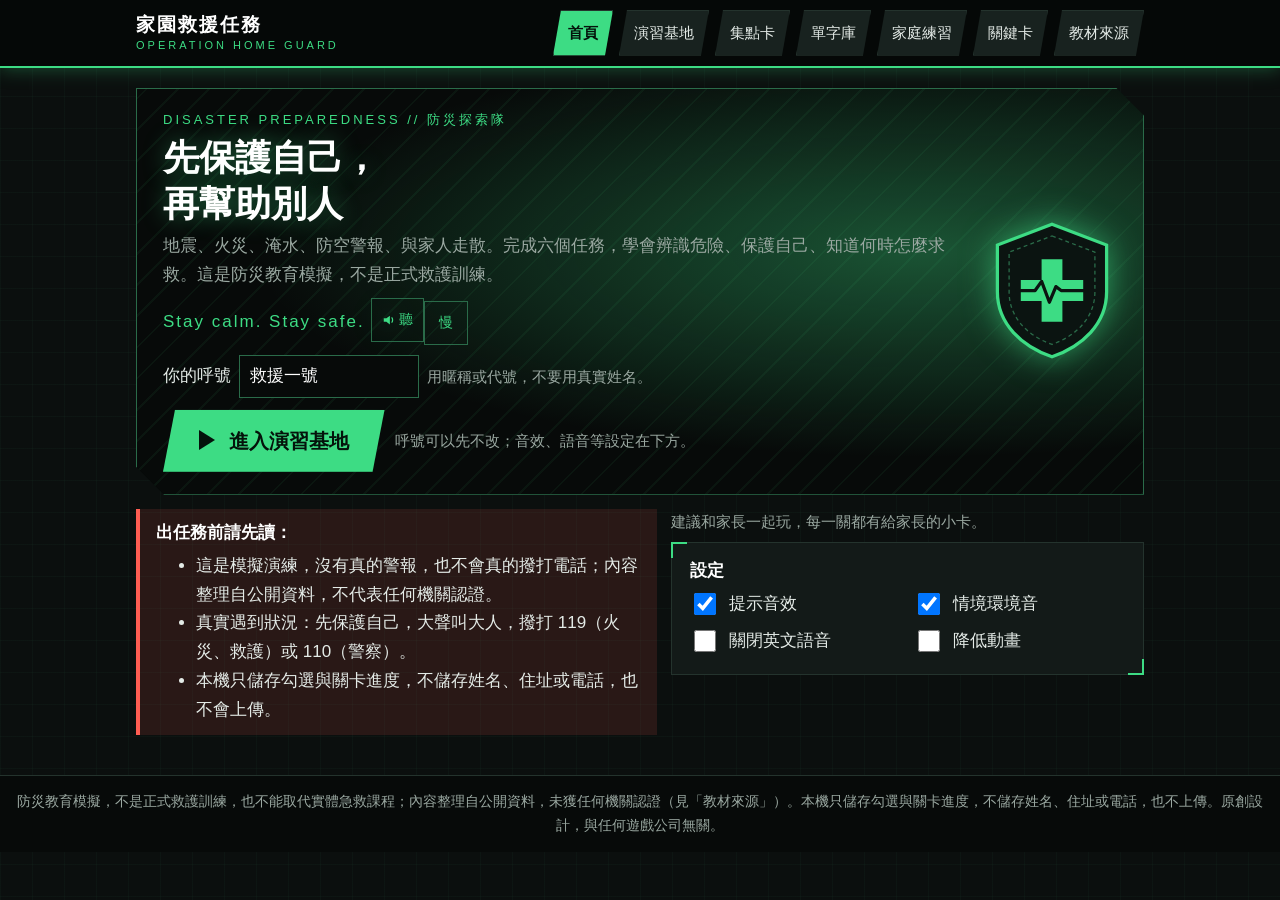
==== commit 4f095a23: "C-026 fix: 標題頁呼號移到開始鈕上方（手機版提示不再指向右邊），▶ 改為 CSS 三角形避免 iPhone 變藍色 emoji Co-Authored-By: Claude Sonnet 5" ====
--- a/game/index.html
+++ b/game/index.html
@@ -5,7 +5,7 @@
   <meta name="viewport" content="width=device-width, initial-scale=1">
   <title>家園救援任務｜互動任務</title>
   <meta name="description" content="家園救援任務：防災探索隊六個互動任務，學防災背包、地震、火災、颱風淹水、防空警報、與家人失散，並學英文單字、集徽章。">
-  <link rel="stylesheet" href="game.css?v=27">
+  <link rel="stylesheet" href="game.css?v=34">
 </head>
 <body>
   <header class="g-header">
@@ -26,8 +26,8 @@
   <main id="app" class="g-main"></main>
   <div id="toast" class="toast" role="status" aria-live="polite"></div>
   <footer class="g-footer">防災教育模擬，不是正式救護訓練，也不能取代實體急救課程；內容整理自公開資料，未獲任何機關認證（見「教材來源」）。本機只儲存勾選與關卡進度，不儲存姓名、住址或電話，也不上傳。原創設計，與任何遊戲公司無關。</footer>
-  <script src="data.js?v=27"></script>
-  <script src="scenes.js?v=27"></script>
-  <script src="game.js?v=27"></script>
+  <script src="data.js?v=34"></script>
+  <script src="scenes.js?v=34"></script>
+  <script src="game.js?v=34"></script>
 </body>
 </html>
--- a/game/game.css
+++ b/game/game.css
@@ -142,7 +142,7 @@
 .rain { animation: rainmove 1.6s linear infinite; }
 @keyframes rainmove { from { transform: translateY(-10px); } to { transform: translateY(10px); } }
 .calm *, .calm { animation: none !important; transition: none !important; }
-@media (prefers-reduced-motion: reduce) { * { animation: none !important; transition: none !important; } }
+@media screen and (prefers-reduced-motion: reduce) { * { animation: none !important; transition: none !important; } }
 .viewport::after {
   content: ""; position: absolute; inset: 0; pointer-events: none;
   background: radial-gradient(ellipse at center, transparent 55%, rgba(0, 0, 0, 0.75) 100%), repeating-linear-gradient(0deg, rgba(255, 255, 255, 0.025) 0 1px, transparent 1px 3px);
@@ -322,7 +322,7 @@
 .toast { position: fixed; left: 50%; bottom: 20px; transform: translateX(-50%); background: var(--panel-2); border: 1px solid var(--amber); color: var(--ink); padding: 8px 16px; display: none; z-index: 20; max-width: 90vw; }
 .toast.show { display: block; }
 
-@media (max-width: 640px) {
+@media screen and (max-width: 640px) {
   .title-hero { grid-template-columns: 1fr; padding: 22px 18px; }
   .title-hero h1 { font-size: 28px; }
   .title-hero svg { max-width: 110px; order: -1; }
@@ -359,13 +359,13 @@
 .kc header b { display: inline; margin: 0; color: #fff; font-size: 15px; }
 .kc .slogan { color: var(--amber); font-weight: bold; margin: 4px 0; font-size: 13px; line-height: 1.45; }
 .kc ul { margin: 0; padding-left: 18px; font-size: 12.5px; line-height: 1.5; }
-@media (max-width: 640px) { .kc-grid { grid-template-columns: 1fr; } }
+@media screen and (max-width: 640px) { .kc-grid { grid-template-columns: 1fr; } }
 @media print { .keycard { aspect-ratio: auto; } .kc ul { font-size: 11.5px; } }
 .promise { margin-top: 12px; border-top: 1.5px dashed var(--green-dim); padding-top: 6px; }
 .promise .cc-row { margin: 7px 0; font-size: 14px; }
 .promise .cc-row b { width: 11em; font-size: 14px; }
 .promise .cc-line { font-size: 14px; color: var(--ink); padding: 0 4px; }
-@media (max-width: 640px) { .promise .cc-row b { width: 8.5em; } }
+@media screen and (max-width: 640px) { .promise .cc-row b { width: 8.5em; } }
 @media print { .promise .cc-row { margin: 5px 0; } }
 
 /* 六枚徽章：排滿整行、加大（手機改成 3 欄 2 列） */
@@ -376,7 +376,7 @@
 .stampcard.mini .s-badge { font-size: 14px; } .stampcard.mini .s-mark { font-size: 12px; }
 .stampcard.mini { padding: 12px; }
 .stampcard .stamps { max-width: 760px; margin: 0 auto; }
-@media (max-width: 640px) {
+@media screen and (max-width: 640px) {
   .stampcard.mini .stamps, .stampcard .stamps { grid-template-columns: repeat(3, 1fr); gap: 8px; }
   .stampcard.mini .stamp { min-height: 100px; }
   .stampcard.mini .s-ic svg { width: 30px; height: 30px; }
@@ -386,7 +386,7 @@
 .btn.big { font-size: 20px; padding: 14px 36px; min-height: 56px; box-shadow: 0 0 18px rgba(61, 220, 132, 0.45); }
 .start-top { display: flex; flex-wrap: wrap; gap: 12px; align-items: center; margin: 14px 0; }
 .startbar { position: sticky; bottom: 0; z-index: 6; display: flex; flex-wrap: wrap; gap: 10px; align-items: center; justify-content: center; margin: 24px -16px 0; padding: 10px 16px; background: rgba(5, 8, 7, 0.96); border-top: 2px solid var(--green); box-shadow: 0 -8px 20px rgba(0, 0, 0, 0.65); }
-@media (max-width: 640px) { .start-top .btn.big { width: 100%; text-align: center; } .startbar .btn.big { flex: 1 1 60%; text-align: center; } }
+@media screen and (max-width: 640px) { .start-top .btn.big { width: 100%; text-align: center; } .startbar .btn.big { flex: 1 1 60%; text-align: center; } }
 @media print { .startbar, .start-top { display: none !important; } }
 
 /* 任務橫幅與左右兩欄版面：一進來就知道要做什麼，不用捲動 */
@@ -396,7 +396,7 @@
 .goal b { color: #fff; font-size: 20px; line-height: 1.4; }
 .goal .goal-how { color: var(--amber); font-size: 16px; font-weight: bold; }
 .hud .viewport { max-height: 52vh; }
-@media (min-width: 820px) {
+@media screen and (min-width: 820px) {
   .hud { display: grid; grid-template-columns: minmax(0, 1.5fr) minmax(300px, 1fr); grid-template-areas: "top top" "bar bar" "goal goal" "view radio" "view action"; grid-template-rows: auto auto auto auto 1fr; }
   .hud-top { grid-area: top; } .stepbar { grid-area: bar; } .goal { grid-area: goal; }
   .hud .viewport { grid-area: view; align-self: start; max-height: none; }
@@ -406,7 +406,7 @@
 }
 
 /* 矮螢幕（筆電、瀏覽器放大時）：壓縮版面，讓任務、隊長說明、選項同時看得到，不用捲動 */
-@media (max-height: 760px) and (min-width: 820px) {
+@media screen and (max-height: 760px) and (min-width: 820px) {
   .g-brand small, .hud .pack-mini, .note.safe { display: none; }
   .g-inner { padding: 4px 16px; }
   .g-nav button, .g-nav a { padding: 6px 12px; }
@@ -418,7 +418,7 @@
   .hud .viewport { max-height: calc(100vh - 150px); }
 }
 /* 手機：導覽列改成單行可左右滑動的小列，省下垂直空間 */
-@media (max-width: 640px) {
+@media screen and (max-width: 640px) {
   .g-brand small { display: none; }
   .g-inner { padding: 6px 12px; }
   .g-nav { flex-wrap: nowrap; overflow-x: auto; width: 100%; padding-bottom: 2px; }
@@ -517,7 +517,7 @@
 .gb-side .btn { width: 100%; text-align: center; }
 .gb-items .items { grid-template-columns: repeat(auto-fill, minmax(200px, 1fr)); }
 .gb-bar { display: none; }
-@media (max-width: 819px) {
+@media screen and (max-width: 819px) {
   .gobag-layout { grid-template-columns: 1fr; }
   .gb-side { position: static; order: -1; }
   .gb-side .slots { grid-template-columns: repeat(7, 1fr); }
@@ -555,7 +555,7 @@
 .s-note > b { color: var(--green); }
 .note-box { min-height: 72px; border: 1.5px solid var(--green-dim); padding: 8px 10px; white-space: pre-wrap; overflow-wrap: anywhere; font-size: 15px; background: rgba(0, 0, 0, 0.25); }
 textarea#notein { width: 100%; background: #070a09; color: #fff; border: 1px solid var(--green-dim); padding: 8px 10px; font: inherit; resize: vertical; min-height: 96px; }
-@media (max-width: 640px) { .s-info { grid-template-columns: 1fr; } }
+@media screen and (max-width: 640px) { .s-info { grid-template-columns: 1fr; } }
 @media print {
   .print-stamps #stampcard .s-info > div { background: #f0fdf4 !important; border: 1.5px solid #16a34a !important; }
   .print-stamps #stampcard .s-info span { color: #4b5563 !important; } .print-stamps #stampcard .s-info b { color: #14532d !important; }
@@ -576,12 +576,12 @@
 .title-side .settings { display: grid; grid-template-columns: 1fr 1fr; gap: 0 14px; }
 .title-side .settings > strong { grid-column: 1 / -1; }
 .hub-top { display: grid; grid-template-columns: minmax(280px, 1fr) minmax(0, 1.4fr); gap: 16px; align-items: center; margin: 4px 0 8px; }
-@media (max-width: 819px) {
+@media screen and (max-width: 819px) {
   .title-grid, .hub-top { grid-template-columns: 1fr; }
   .title-side .settings { grid-template-columns: 1fr; }
   .title-hero { grid-template-columns: 1fr; }
 }
-@media (max-height: 760px) and (min-width: 820px) { .title-hero .lead { font-size: 16px; } .title-grid { margin-top: 10px; } }
+@media screen and (max-height: 760px) and (min-width: 820px) { .title-hero .lead { font-size: 16px; } .title-grid { margin-top: 10px; } }
 
 /* 關鍵卡小約定：標籤不換行，填寫線接在後面並對齊底線 */
 .promise .cc-row { align-items: flex-end; gap: 6px; }
@@ -595,3 +595,73 @@
 /* 左上角標題可點，回到首頁 */
 button.g-brand { background: none; border: 0; padding: 0; text-align: left; cursor: pointer; font-family: inherit; line-height: 1.3; }
 button.g-brand:hover { color: var(--green); }
+
+/* 示意圖不佔太多空間：防災包頁改成標題旁的小縮圖；任務簡報的場景圖限制高度 */
+.gb-head { display: flex; gap: 18px; align-items: center; justify-content: space-between; }
+.gb-headtext { flex: 1 1 auto; min-width: 0; }
+.viewport.preview.thumb { flex: none; width: 200px; margin: 0; }
+.viewport.preview { max-height: 34vh; }
+.viewport.preview.thumb { max-height: none; }
+@media screen and (max-width: 640px) { .viewport.preview.thumb { display: none; } }
+
+/* 我的防災包檢查表：畫面上不顯示，列印／另存 PDF 時才出現（A4 一頁） */
+.bagcard { display: none; }
+.gb-remind { margin: 8px 0 0; color: var(--amber); }
+.gb-side .btn.ghost { width: 100%; text-align: center; margin-top: 8px; }
+@media print {
+  .print-bag .bagcard, .print-bag .bagcard * { visibility: visible; }
+  .print-bag .bagcard { display: block; position: absolute; left: 0; top: 0; width: 100%; box-sizing: border-box; padding: 5mm 6mm 4mm; background: #fff; color: #111; border: 3px solid #166534; font-size: 12px; line-height: 1.4; -webkit-print-color-adjust: exact; print-color-adjust: exact; }
+  .print-bag .bagcard * { -webkit-print-color-adjust: exact; print-color-adjust: exact; }
+  .print-bag .bagcard .eyebrow { color: #15803d; text-align: center; font-size: 11px; margin: 0; letter-spacing: 2px; }
+  .print-bag .bagcard h3 { color: #14532d; font-size: 24px; margin: 2px 0 6px; padding-bottom: 4px; border-bottom: 3px solid #16a34a; text-align: center; }
+  .print-bag .bagcard .bc-meta { display: flex; flex-wrap: wrap; gap: 4px 16px; justify-content: space-between; font-size: 12.5px; margin-bottom: 6px; }
+  .print-bag .bagcard .bc-meta b { color: #14532d; }
+  .print-bag .bagcard .bc-remind { background: #fef3c7; border-left: 5px solid #f59e0b; padding: 5px 9px; margin: 0 0 7px; color: #78350f; }
+  .print-bag .bagcard .bc-remind b { font-size: 14px; }
+  .print-bag .bagcard .bc-remind ul { margin: 3px 0 0; padding-left: 18px; font-size: 12px; }
+  .print-bag .bagcard .bc-remind strong { color: #7c2d12; }
+  .print-bag .bagcard table { width: 100%; border-collapse: collapse; background: #fff; }
+  .print-bag .bagcard th, .print-bag .bagcard td { border: 1px solid #6b7280; padding: 3px 6px; color: #111; vertical-align: middle; text-align: left; }
+  .print-bag .bagcard thead th { background: #16a34a; color: #fff; font-size: 12px; }
+  .print-bag .bagcard tr.cat td { background: #dcfce7; color: #14532d; font-weight: bold; font-size: 12.5px; }
+  .print-bag .bagcard td.bx { width: 34px; text-align: center; font-size: 15px; }
+  .print-bag .bagcard td.nm { width: 36%; } .print-bag .bagcard td.qty { width: 54px; }
+  .print-bag .bagcard td.ex { width: 24%; color: #4b5563; } .print-bag .bagcard td.fn { color: #1f2937; }
+  .print-bag .bagcard .bc-miss { margin: 6px 0 0; padding: 4px 8px; border: 1.5px dashed #16a34a; color: #14532d; font-size: 12px; }
+  .print-bag .bagcard .bc-log { margin-top: 7px; } .print-bag .bagcard .bc-log b { color: #14532d; font-size: 13px; }
+  .print-bag .bagcard .bc-log td { height: 22px; }
+  .print-bag .bagcard .bc-src { margin: 6px 0 0; font-size: 10.5px; color: #4b5563; }
+  .gb-bar, .gb-side { display: none !important; }
+}
+@media print {
+  .print-bag .bagcard strong, .print-bag .bagcard td.nm strong { color: #111 !important; }
+  .print-bag .bagcard .bc-remind strong { color: #7c2d12 !important; }
+  .print-bag .bagcard .bc-meta b, .print-bag .bagcard .bc-log b { color: #14532d !important; }
+}
+
+/* 換行排版：標題平衡換行、段落避免單字落單（孤字） */
+h1, h2, h3, .mname, .msub, .goal b, .prompt, .unlock .phrase { text-wrap: balance; }
+p, li, .note, .lead, .mission-card .note, .fb, .radio, .opt { text-wrap: pretty; }
+.mission-card .msub { display: block; font-size: 15px; font-weight: bold; color: var(--green); line-height: 1.35; }
+.mission-card .mname { font-size: 20px; }
+
+/* 列印：只留要印的卡片（複製到 #printroot），其餘內容整個不顯示，不會多出空白頁 */
+#printroot { display: none; }
+@media print {
+  body.printing > header, body.printing > main, body.printing > footer, body.printing > .toast { display: none !important; }
+  body.printing #printroot { display: block; }
+  body.printing { margin: 0; background: #fff !important; }
+  #printroot #poster, #printroot #stampcard, #printroot .bagcard { position: static !important; width: 100% !important; max-width: none !important; margin: 0 !important; box-sizing: border-box; }
+  /* 手機列印也要用 A4 的版面：不受螢幕寬度影響 */
+  #printroot .kc-grid { grid-template-columns: 1fr 1fr !important; }
+  #printroot .s-info { grid-template-columns: repeat(3, 1fr) !important; }
+  #printroot .stamps { grid-template-columns: repeat(3, 1fr) !important; }
+}
+
+/* 播放三角形：用 CSS 畫，不依賴字元（iPhone 會把「▶」顯示成藍色表情圖示） */
+.tri { display: inline-block; width: 0; height: 0; border-style: solid; border-width: 7px 0 7px 12px; border-color: transparent transparent transparent currentColor; margin-right: 8px; vertical-align: -1px; }
+.btn.big .tri { border-width: 10px 0 10px 16px; vertical-align: -2px; }
+
+/* 呼號放在標題區、開始按鈕正上方 */
+.hero-cs { margin: 10px 0 0; }
+.hero-cs input { width: 170px; }
